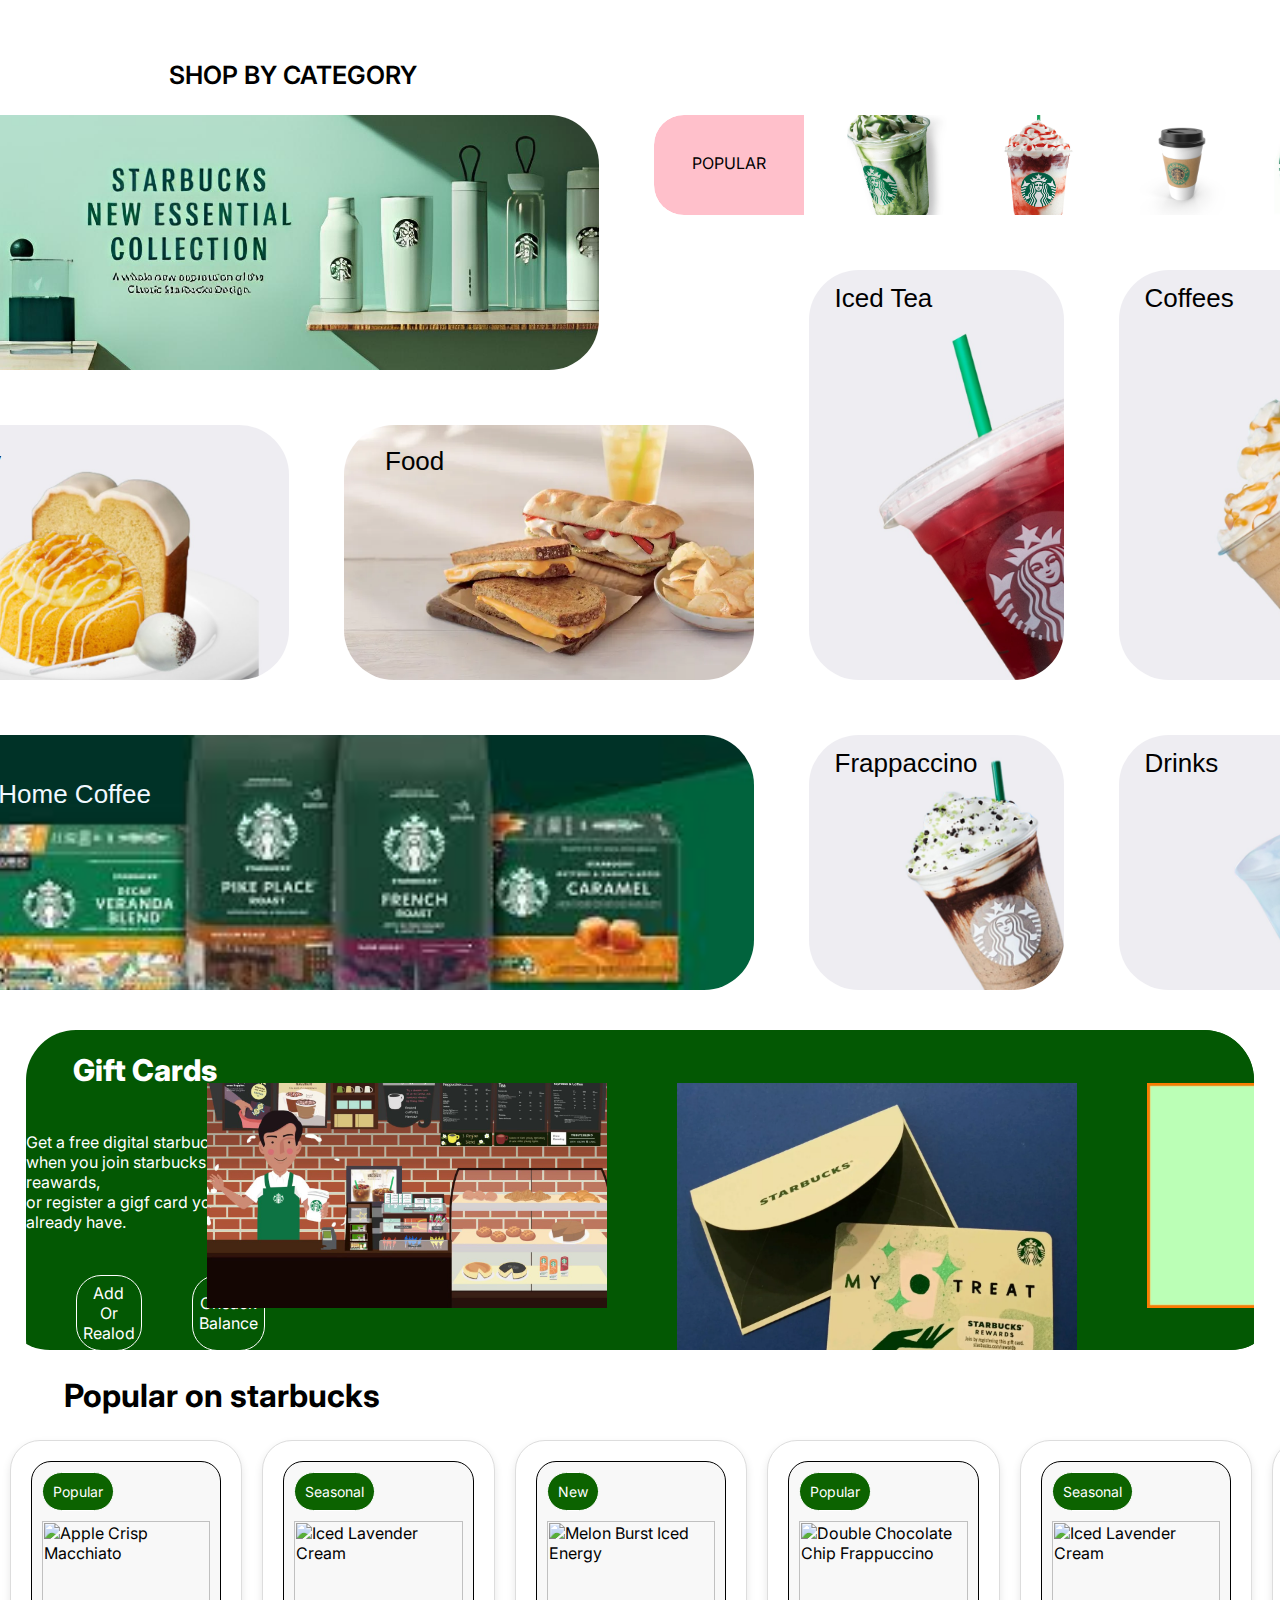
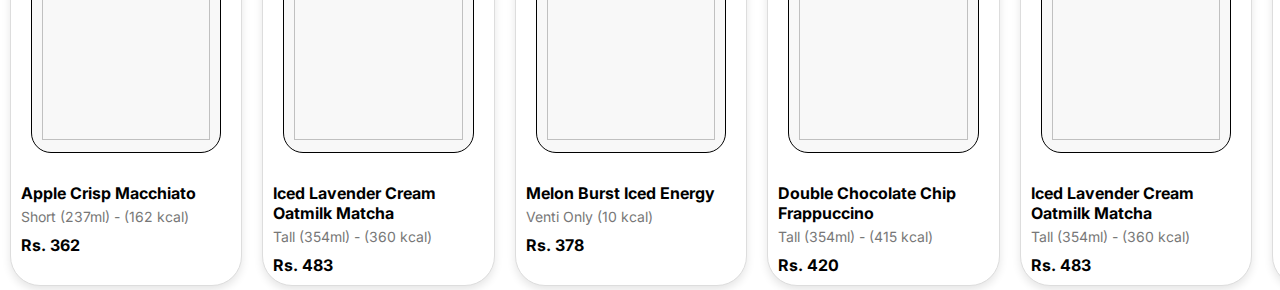
==== index.html @ c0a16536 "added project" ====
<html lang="en">
  <head>
    <meta charset="UTF-8" />
    <meta name="viewport" content="width=device-width, initial-scale=1.0" />
    <title>Document</title>
    <link rel="stylesheet" href="style.css" />
    <link
      href="https://fonts.googleapis.com/css2?family=Inter:wght@100;200;300;400;500;600;700;800;900&display=swap"
      rel="stylesheet"
    />
  </head>
  <body>
    <div class="pera"><p>Shop by category</p></div>
    <div class="change">
      <div class="container">
        <div class="item1">
          <!-- <img src="WhatsApp Image 2024-06-28 at 9.48.37 AM.jpeg" alt="" /> -->
        </div>
        <div class="item2">
          <div class="image alfa1"><p>popular</p></div>
          <div class="image alfa2"></div>
          <div class="image alfa3"></div>
          <div class="image alfa4"></div>
          <div class="image alfa5"></div>
        </div>
        <div class="item3">
          <div>
            <p>bakery</p>
          </div>
        </div>
        <div class="item4">
          <div><p>food</p></div>
        </div>
        <div class="item5">
          <div><p>iced tea</p></div>
        </div>
        <div class="item6">
          <div><p>coffees</p></div>
        </div>
        <div class="item7">
          <div><p>at home coffee</p></div>
        </div>
        <div class="item8">
          <div><p>frappaccino</p></div>
        </div>
        <div class="item9">
          <div><p>drinks</p></div>
        </div>
      </div>
    </div>
    <div id="page3">
      <div id="maincontainer">
        <div class="top">
          <div class="greenbox">
            <div class="giftcard">
              <h3>Gift Cards</h3>
              <p>
                Get a free digital starbucks card <br />
                when you join starbucks reawards,<br />
                or register a gigf card you already have.
              </p>
              <div class="btn">
                <button>add or realod</button> <button>cheack balance</button>
              </div>
            </div>
            <div class="sec2">
              <div class="square"></div>
              <div class="containe">
                <div class="section up">
                  <img src="maxresdefault.jpg" alt="Image 1" />
                  <img
                    src="open-starbucks-anyone-2000-original-imagdc2cu5sygyzj.webp"
                    alt="Image 2"
                  />
                  <img
                    src="WhatsApp Image 2024-06-28 at 9.50.59 AM.jpeg"
                    alt="Image 3"
                  />
                </div>
                <div class="section down">
                  <img src="s-l1200 (1).webp" alt="Image 4" />
                  <img src="s-l1200.webp" alt="Image 5" />
                  <img src="SCardGreece-Image.png" alt="Image 6" />
                </div>
                <div class="section up">
                  <img
                    src="Starbucks-Company-Profile-Case-Study-Success-Story-Startuptalky.jpg"
                    alt="Image 7"
                  />
                  <img
                    src="WhatsApp Image 2024-06-28 at 9.51.25 AM.jpeg"
                    alt="Image 8"
                  />
                  <img src="1_7DZSM5DTa4Eo4Bdg-l0dXw.png" alt="Image 9" />
                </div>
              </div>
            </div>
          </div>
        </div>
        <div class="middle">
          <div><h1>Popular on starbucks</h1></div>
        </div>
        <div class="cards">
          <div class="card">
            <div class="part-1">
              <div class="top-section">
                <button>Popular <i class="ri-trophy-fill"></i></button>
                <i class="ri-heart-line"></i>
              </div>
              <img src="1-removebg-preview.png" alt="Apple Crisp Macchiato" />
            </div>
            <div class="card-content">
              <h3>Apple Crisp Macchiato</h3>
              <p>Short (237ml) - (162 kcal)</p>
              <div class="price">
                Rs. 362
                <i class="ri-add-box-fill"></i>
              </div>
            </div>
          </div>
          <div class="card">
            <div class="part-1">
              <div class="top-section">
                <button>Seasonal <i class="ri-fire-fill"></i></button>
                <i class="ri-heart-line"></i>
              </div>
              <img src="2-removebg-preview.png" alt="Iced Lavender Cream" />
            </div>
            <div class="card-content">
              <h3>Iced Lavender Cream Oatmilk Matcha</h3>
              <p>Tall (354ml) - (360 kcal)</p>
              <div class="price">
                Rs. 483
                <i class="ri-add-box-fill"></i>
              </div>
            </div>
          </div>
          <div class="card">
            <div class="part-1">
              <div class="top-section">
                <button>New <i class="ri-star-fill"></i></button>
                <i class="ri-heart-line"></i>
              </div>
              <img src="3-removebg-preview.png" alt="Melon Burst Iced Energy" />
            </div>
            <div class="card-content">
              <h3>Melon Burst Iced Energy</h3>
              <p>Venti Only (10 kcal)</p>
              <div class="price">
                Rs. 378
                <i class="ri-add-box-fill"></i>
              </div>
            </div>
          </div>
          <div class="card">
            <div class="part-1">
              <div class="top-section">
                <button>Popular <i class="ri-trophy-fill"></i></button>
                <i class="ri-heart-line"></i>
              </div>
              <img
                src="1-removebg-preview.png"
                alt="Double Chocolate Chip Frappuccino"
              />
            </div>
            <div class="card-content">
              <h3>Double Chocolate Chip Frappuccino</h3>
              <p>Tall (354ml) - (415 kcal)</p>
              <div class="price">
                Rs. 420
                <i class="ri-add-box-fill"></i>
              </div>
            </div>
          </div>
          <div class="card">
            <div class="part-1">
              <div class="top-section">
                <button>Seasonal <i class="ri-fire-fill"></i></button>
                <i class="ri-heart-line"></i>
              </div>
              <img src="2-removebg-preview.png" alt="Iced Lavender Cream" />
            </div>
            <div class="card-content">
              <h3>Iced Lavender Cream Oatmilk Matcha</h3>
              <p>Tall (354ml) - (360 kcal)</p>
              <div class="price">
                Rs. 483
                <i class="ri-add-box-fill"></i>
              </div>
            </div>
          </div>
          <div class="card">
            <div class="part-1">
              <div class="top-section">
                <button>Seasonal <i class="ri-fire-fill"></i></button>
                <i class="ri-heart-line"></i>
              </div>
              <img src="3-removebg-preview.png" alt="Iced Lavender Cream" />
            </div>
            <div class="card-content">
              <h3>Iced Lavender Cream Oatmilk Matcha</h3>
              <p>Tall (354ml) - (360 kcal)</p>
              <div class="price">
                Rs. 483
                <i class="ri-add-box-fill"></i>
              </div>
            </div>
          </div>
          <div class="card">
            <div class="part-1">
              <div class="top-section">
                <button>Seasonal <i class="ri-fire-fill"></i></button>
                <i class="ri-heart-line"></i>
              </div>
              <img src="1-removebg-preview.png" alt="Iced Lavender Cream" />
            </div>
            <div class="card-content">
              <h3>Iced Lavender Cream Oatmilk Matcha</h3>
              <p>Tall (354ml) - (360 kcal)</p>
              <div class="price">
                Rs. 483
                <i class="ri-add-box-fill"></i>
              </div>
            </div>
          </div>
        </div>
      </div>
    </div>
  </body>
</html>
---- style.css ----
* {
  margin: 0;
  padding: 0;
  font-family: "Inter", sans-serif;
}
body {
  width: 100%;
  height: 100%;
}
.pera {
  font-size: 25px;
  margin-left: 13.2%;
  margin-top: 60px;
  text-transform: uppercase;
  font-family: sans-serif;
  font-weight: 600;
}
.change {
  display: flex;
  justify-content: center;
  align-items: center;
  width: 100%;
  height: 100%;
}

.container {
  display: grid;
  grid-template-rows: 100px 100px 100px 100px 100px 100px 100px 100px;
  grid-template-columns: 100px 100px 100px 100px 100px 100px 100px 100px 100px 100px 100px;
  gap: 55px;
  position: absolute;
  margin-top: 2%;
  overflow: hidden;
  margin-left: 10%;
}

.item1 {
  grid-row: 2/ 4;
  grid-column: 1 /6;

  background-image: url("WhatsApp\ Image\ 2024-06-28\ at\ 9.48.37\ AM.jpeg");
  background-repeat: no-repeat;
  background-size: cover;
  background-position: center;
  border-radius: 50px;
  transition: transform 0.3s ease 0s;
}
.item1:hover {
  transform: scale(1.5);
}

.item2 {
  grid-area: 2/6/3/11;
  overflow: hidden;
  border-radius: 30px;
  display: flex;
  justify-content: space-between;
}

.alfa1 {
  height: 100px;
  overflow: hidden;
  width: 150px;
  height: 100px;
  background-color: pink;
  /* // 30 0 0 30// */
  border-radius: 30px 0px 0px 30px;
  text-transform: uppercase;
}

.alfa1 p {
  display: flex;
  align-items: center;
  justify-content: center;
  margin-top: 25%;
}

.alfa2 {
  background-image: url(Starbucks-Coffee-PNG-Transparent.png);

  height: 100px;
  overflow: hidden;
  width: 100px;
  background-repeat: no-repeat;
  background-size: cover;
  background-position: center;
  background-color: white;
  animation-name: moveup;
  animation-duration: 3s;
  animation-timing-function: ease-in;
  animation-delay: 0s;
  animation-iteration-count: infinite;
  animation-duration: normal;
}
@keyframes moveup {
  0% {
    transform: translateY(-100px);
  }
  50% {
    transform: translateY(0px);
  }
  100% {
    transform: translateY(100px);
  }
}

.alfa3 {
  background-image: url(square-1470943709-starbucks-strawberryjelly.jpg);

  height: 100px;
  overflow: hidden;
  width: 100px;
  background-repeat: no-repeat;
  background-size: cover;
  background-position: center;
  animation-name: movedown;
  animation-duration: 3s;
  animation-timing-function: ease-in;
  animation-delay: 0s;
  animation-iteration-count: infinite;
  animation-duration: normal;
}
@keyframes movedown {
  0% {
    transform: translateY(100px);
  }
  /* 50% {
    transform: translateY(0px);
  } */
  100% {
    transform: translateY(-100px);
  }
}

.alfa4 {
  background-image: url(starbucks-coffee-cup-paper-YaKzvY4-600.jpg);

  height: 100px;
  overflow: hidden;
  width: 100px;
  background-repeat: no-repeat;
  background-size: cover;
  background-position: center;
  animation-name: moveup;
  animation-duration: 3s;
  animation-timing-function: ease;
  animation-delay: 0s;
  animation-iteration-count: infinite;
  animation-duration: normal;
}
.alfa5 {
  background-image: url(starbucks-logo1.jpg);

  height: 100px;
  overflow: hidden;
  width: 100px;
  background-repeat: no-repeat;
  background-size: cover;
  background-position: center;
  animation-name: movedown;
  animation-duration: 3s;
  animation-timing-function: ease-in;
  animation-delay: 0s;
  animation-iteration-count: infinite;
  animation-duration: normal;
}
.item3 {
  grid-area: 4/4/6/1;

  background-image: url(WhatsApp\ Image\ 2024-06-28\ at\ 9.45.56\ AM.jpeg);
  background-repeat: no-repeat;
  background-size: cover;
  background-position: center;
  border-radius: 50px;
  transition: transform 0.3s ease 0s;
}
.item3:hover {
  transform: scale(1.1);
}
.item3 p {
  font-size: 26px;
  text-transform: capitalize;
  font-weight: 400;
  margin-left: 10%;
  margin-top: 5%;
  font-family: sans-serif;
}

.item4 {
  grid-area: 4/4/6/7;

  background-image: url(Old-Fashioned_Grilled_Cheese_and_Turkey_Pesto_Panini-1200x800.webp);
  background-repeat: no-repeat;
  background-size: cover;
  background-position: right;
  border-radius: 50px;
  background-color: pink;

  transition: transform 0.3s ease 0s;
}
.item4:hover {
  transform: scale(1.1);
}
.item4 p {
  font-size: 26px;
  text-transform: capitalize;
  font-weight: 400;
  margin-left: 10%;
  margin-top: 5%;
  font-family: sans-serif;
}

.item5 {
  grid-area: 3/7/6/9;
  transition: transform 0.3s ease 0s;
  background-image: url(WhatsApp\ Image\ 2024-06-28\ at\ 9.45.55\ AM.jpeg);
  background-repeat: no-repeat;
  background-size: cover;
  background-position: center;
  border-radius: 50px;
}
.item5:hover {
  transform: scale(1.1);
}
.item5 p {
  font-size: 26px;
  text-transform: capitalize;
  font-weight: 400;
  margin-left: 10%;
  margin-top: 5%;
  font-family: sans-serif;
}

.item6 {
  grid-area: 3/9 /6/11;
  transition: transform 0.3s ease 0s;
  background-image: url(WhatsApp\ Imag.jpeg);
  background-repeat: no-repeat;
  background-size: cover;
  background-position: center;
  border-radius: 50px;
}

.item6:hover {
  transform: scale(1.1);
}
.item6 p {
  font-size: 26px;
  text-transform: capitalize;
  font-weight: 400;
  margin-left: 10%;
  margin-top: 5%;
  font-family: sans-serif;
}

.item7 {
  grid-area: 6 /1/8/7;
  transition: transform 0.3s ease 0s;
  background-image: url(WhatsApp\ Image\ 2024-06-28\ at\ 9.49.51\ AM.jpeg);
  background-repeat: no-repeat;
  background-size: cover;
  background-position: center;
  border-radius: 50px;
}

.item7:hover {
  transform: scale(1.1);
}
.item7 p {
  font-size: 26px;
  text-transform: capitalize;
  font-weight: 400;
  margin-top: 5%;
  margin-left: 10%;
  font-family: sans-serif;
  color: aliceblue;
}
.item8 {
  grid-area: 8/7/6/9;
  transition: transform 0.3s ease 0s;
  background-image: url(WhatsApp\ Image\ 2024-06-28\ .jpeg);
  background-repeat: no-repeat;
  background-size: cover;
  background-position: center;
  border-radius: 50px;
}

.item8:hover {
  transform: scale(1.1);
}
.item8 p {
  font-size: 26px;
  text-transform: capitalize;
  font-weight: 400;
  margin-left: 10%;
  margin-top: 5%;
  font-family: sans-serif;
}

.item9 {
  grid-area: 8 /11/6/9;
  transition: transform 0.3s ease 0s;
  background-image: url(Wha.jpeg);
  background-repeat: no-repeat;
  background-size: cover;
  background-position: center;
  border-radius: 50px;
}
.item9:hover {
  transform: scale(1.1);
}
.item9 p {
  font-size: 26px;
  text-transform: capitalize;
  font-weight: 400;
  margin-left: 10%;
  margin-top: 5%;
  font-family: sans-serif;
}
#page3 {
  height: 100%;
  width: 100%;
}
.top {
  height: 40%;
  width: 100%;
  border-radius: 50px;
  overflow: hidden;
}
.greenbox {
  display: flex;
  margin-top: 40px;
  overflow: hidden;
  border-radius: 50px;
  margin-left: 2%;
  margin-right: 2%;
  background-color: #035803;
}
.btn {
  display: flex;
}

.btn button {
  background-color: transparent; /* Transparent background */
  border: 1px solid white; /* 1px white border */
  /* color: white; /* White text */
  padding: 7px 6px; /* Padding for button */
  cursor: pointer; /* Pointer cursor on hover */
  font-size: 16px; /* Font size for text */
  transition: background-color 0.3s, color 0.3s;
  border-radius: 25px;
  color: #fff;
  justify-content: space-between;
  margin-left: 50px;
  text-transform: capitalize;
  margin-bottom: 4%;
}
.giftcard {
  height: 39.2vh;
  width: 50%;
  display: flex;
  flex-direction: column;
  align-items: center;
  justify-content: space-around;
}
.giftcard h3 {
  color: #fff;
  width: -50%;
  font-weight: 800;
  font-size: 30px;
}
.giftcard p {
  color: #fff;
}

.cards {
  display: flex;
}
.card {
  flex: 0 0 18vw;
  margin: 0 10px;
  background-color: white;
  border: 1px solid #ddd;
  border-radius: 30px;
  box-shadow: 0 4px 8px rgba(0, 0, 0, 0.1);
  overflow: hidden;
  animation-name: moveleft;
  animation-duration: 2s;
  animation-timing-function: ease;
  animation-delay: 0s;
  animation-iteration-count: infinite;
}
.part-1 {
  position: relative;
  padding: 10px;
  height: 30vh;
  background-color: rgb(248, 248, 248);
  border: 1px solid black;
  margin: 20px 20px;
  border-radius: 20px;
}
.sec2 {
  display: flex;
  justify-content: center;
  align-items: center;
  height: 40vh;
  width: 100%;
  margin: 0;
  background-color: #035803;
}
#square {
  width: 500px;
  height: 1000px;
  background: #90ee90;
}

.containe {
  display: flex;
  height: min-content;
  width: min-content;
}
.circle {
  position: absolute;
  width: 20px;
  height: 20px;
  background-color: black;
  border-radius: 50%;
  transition: width 0.2s ease, height 0.2s ease;
  pointer-events: none;
  opacity: 0.7;
}

.section {
  display: flex;
  flex-direction: column;
  margin: 0 10px;

  overflow: hidden;
  height: 300px; /* Adjust as needed */
  width: 450px; /* Adjust as needed */
  position: relative;
  justify-content: space-between;
}

.section img {
  width: 400px;
  height: 400px; /* Adjust as needed */
  object-fit: cover;
  padding: 5%;
}

@keyframes scroll-up {
  0% {
    transform: translateY(100%);
  }
  100% {
    transform: translateY(-100%);
  }
}

@keyframes scroll-down {
  0% {
    transform: translateY(-100%);
  }
  100% {
    transform: translateY(100%);
  }
}

.section.up img {
  animation: scroll-up 6s linear infinite;
}

.section.down img {
  animation: scroll-down 6s linear infinite;
}

.section img:nth-child(1) {
  animation-delay: 0s;
}
.section img:nth-child(2) {
  animation-delay: 3s;
}
.section img:nth-child(3) {
  animation-delay: 6s;
}

.middle {
  height: fit-content;
  margin-top: 2%;
  margin-left: 5%;
  margin-bottom: 2%;
}
/* .middle p {
} */

.part-1 img {
  width: 100%;
  height: 90%;
}
.top-section {
  display: flex;
  justify-content: space-between;
  align-items: center;
  margin-bottom: 10px;
}
.maincontainer {
  background-color: #035803;
}
.top-section button {
  background-color: rgb(12, 99, 0);
  color: rgb(255, 255, 255);
  font-size: 14px;
  display: flex;
  align-items: center;
  border-radius: 20px;
  border: 1px solid white;
  padding: 10px 10px;
}
.top-section i {
  font-size: 20px;
  color: #f00;
}
.card-content {
  padding: 10px;
}
.card-content h3 {
  font-size: 16px;
  margin-bottom: 5px;
}
.card-content p {
  font-size: 14px;
  color: #777;
  margin-bottom: 10px;
}
.price {
  display: flex;
  justify-content: space-between;
  align-items: center;
  font-size: 16px;
  font-weight: bold;
}
.price i {
  font-size: 24px;
  color: #000;
}
.navigation {
  display: flex;
  justify-content: space-between;
  position: absolute;
  top: 50%;
  width: 100%;
  transform: translateY(-50%);
}
.nav-btn {
  background-color: #fff;
  border: none;
  padding: 10px;
  cursor: pointer;
}
.nav-btn i {
  font-size: 24px;
}
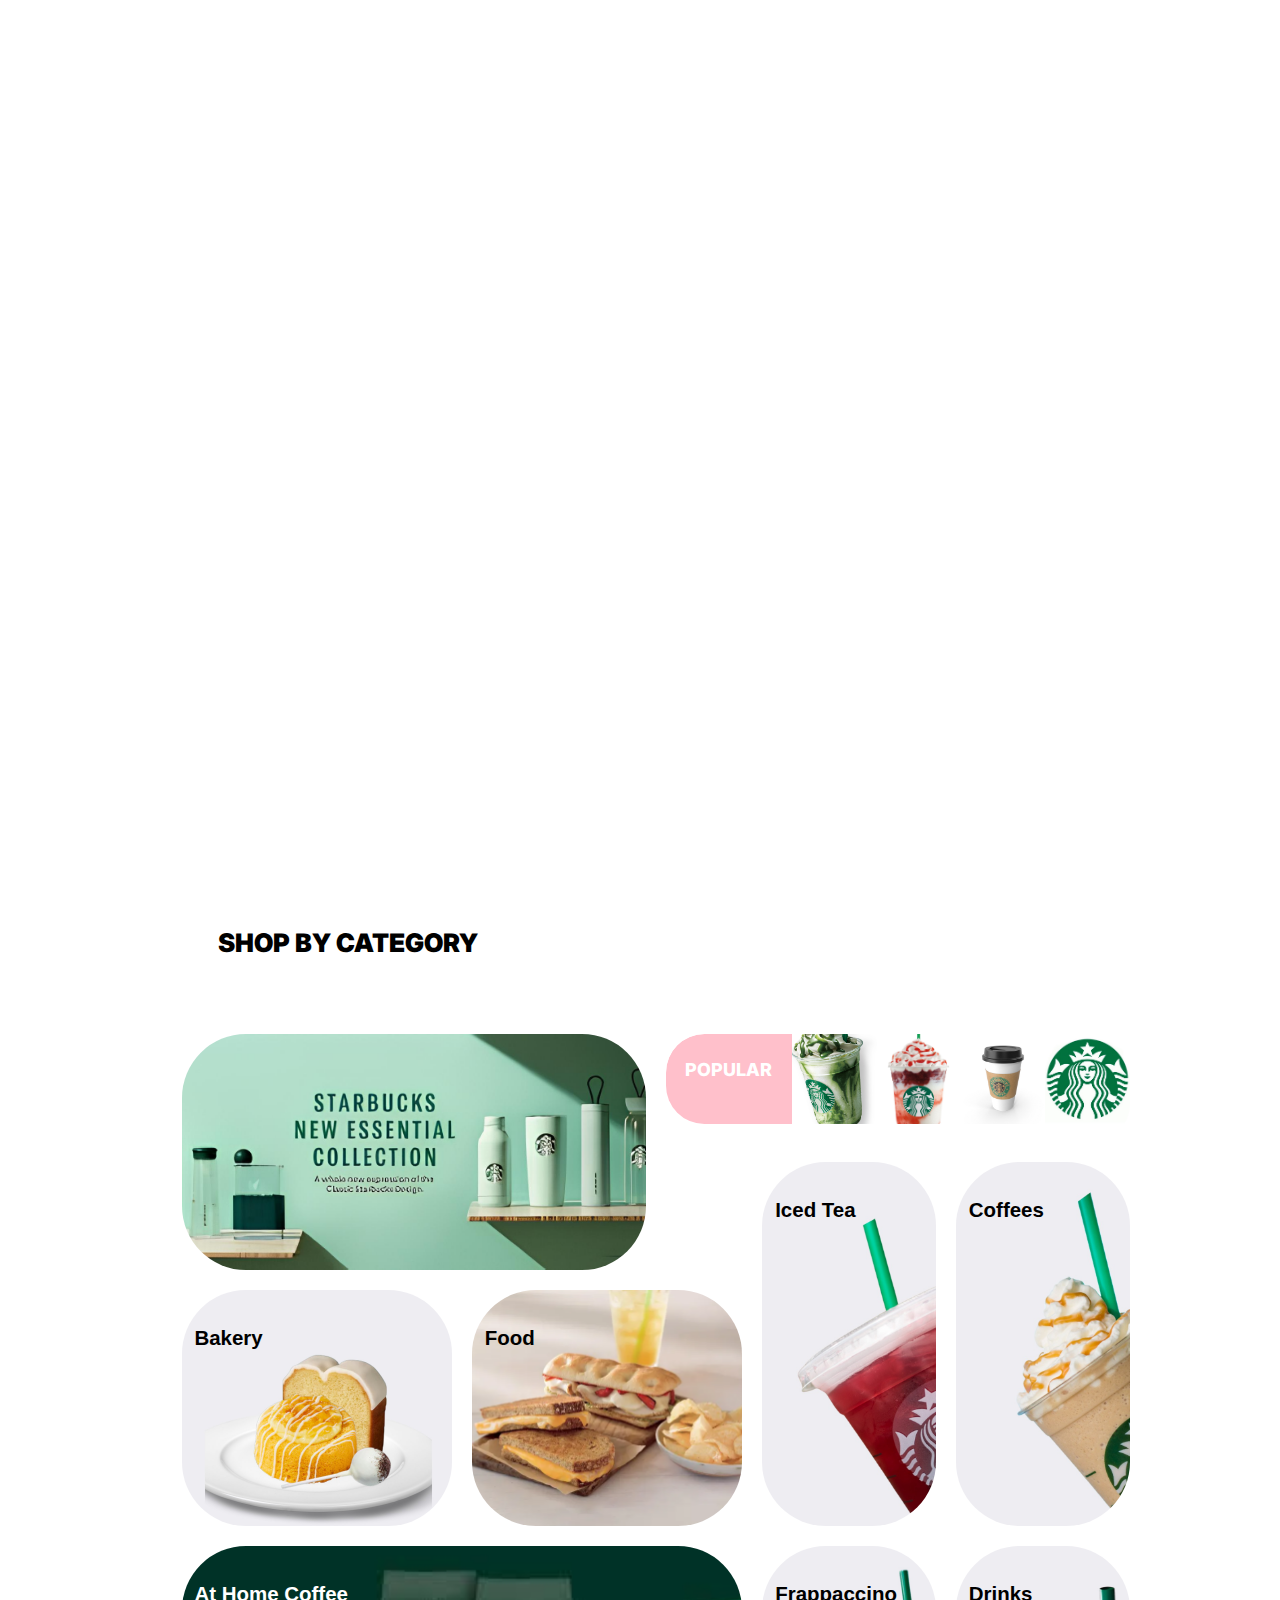
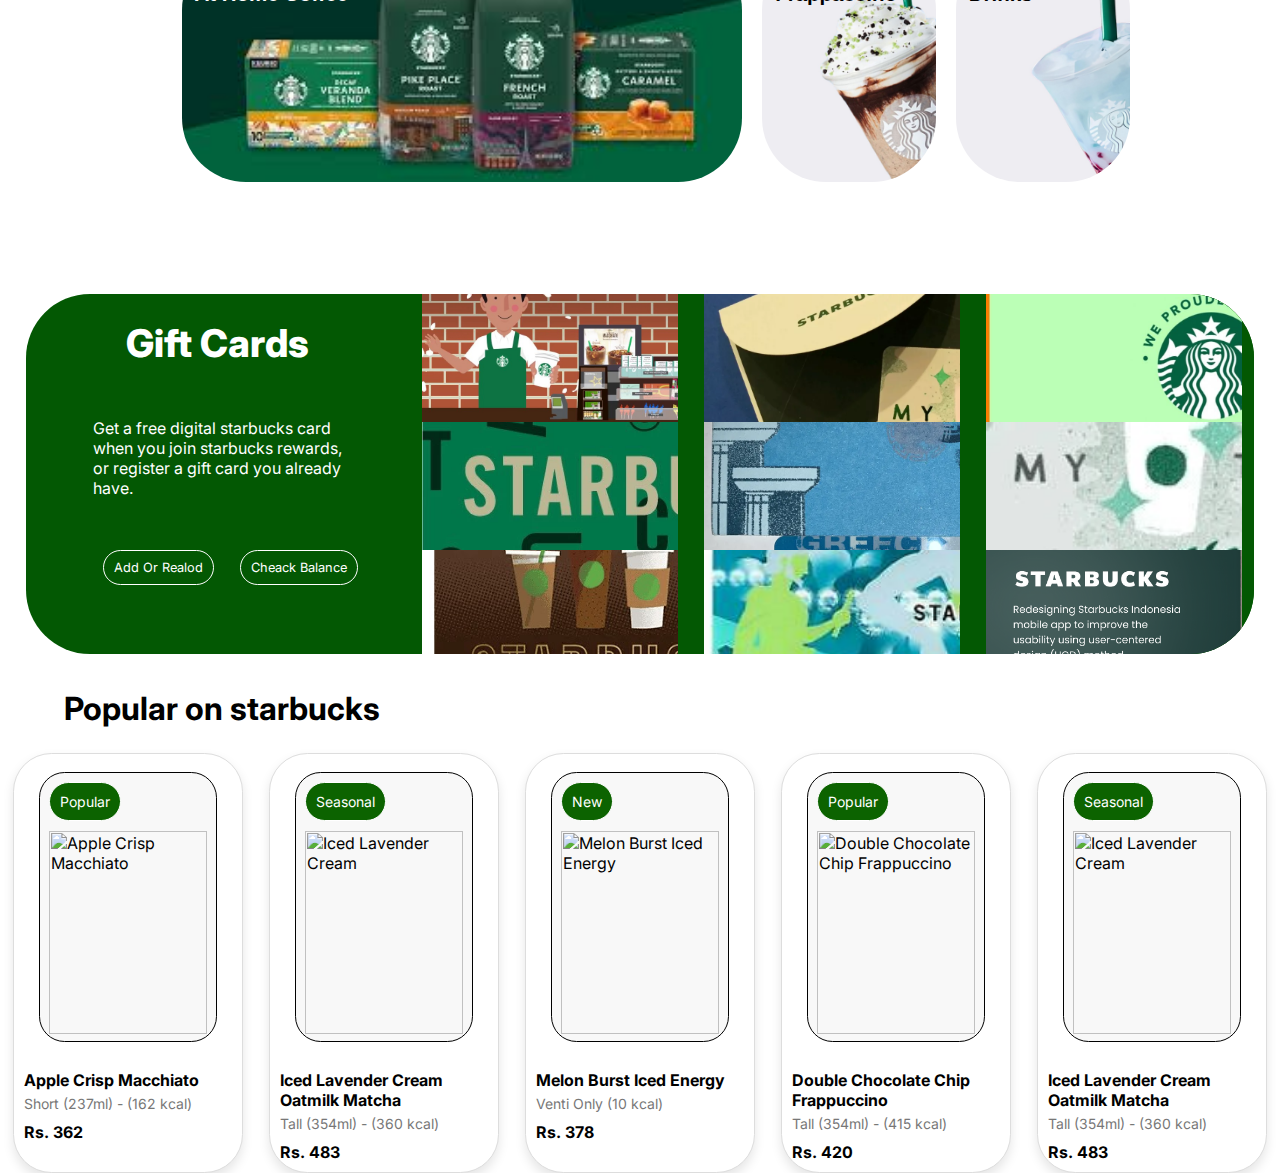
==== commit 30c6159f: "added feature" ====
--- a/index.html
+++ b/index.html
@@ -3,6 +3,8 @@
     <meta charset="UTF-8" />
     <meta name="viewport" content="width=device-width, initial-scale=1.0" />
     <title>Document</title>
+    <meta name="viewport" content="width=device-width, initial-scale=1.0" />
+
     <link rel="stylesheet" href="style.css" />
     <link
       href="https://fonts.googleapis.com/css2?family=Inter:wght@100;200;300;400;500;600;700;800;900&display=swap"
@@ -10,6 +12,7 @@
     />
   </head>
   <body>
+    <div class="page"></div>
     <div class="pera"><p>Shop by category</p></div>
     <div class="change">
       <div class="container">
@@ -31,6 +34,9 @@
         <div class="item4">
           <div><p>food</p></div>
         </div>
+        <!-- <div class="gif-container">
+          <img src="example.gif" alt="Animated GIF" />
+        </div> -->
         <div class="item5">
           <div><p>iced tea</p></div>
         </div>
@@ -56,8 +62,9 @@
               <h3>Gift Cards</h3>
               <p>
                 Get a free digital starbucks card <br />
-                when you join starbucks reawards,<br />
-                or register a gigf card you already have.
+                when you join starbucks rewards,<br />
+                or register a gift card you already <br />
+                have.
               </p>
               <div class="btn">
                 <button>add or realod</button> <button>cheack balance</button>
--- a/style.css
+++ b/style.css
@@ -2,340 +2,340 @@
   margin: 0;
   padding: 0;
   font-family: "Inter", sans-serif;
-}
+  box-sizing: border-box;
+}
+.page {
+  width: 100vw;
+  height: 100vh;
+}
+
 body {
-  width: 100%;
-  height: 100%;
-}
+  width: 100vw;
+  height: 100vh;
+}
+
 .pera {
-  font-size: 25px;
-  margin-left: 13.2%;
-  margin-top: 60px;
+  font-size: 2vw; /* Adjust font size relative to viewport width */
+  margin-left: 17vw; /* Adjust margin left relative to viewport width */
+  margin-top: 3vh; /* Adjust margin top relative to viewport height */
   text-transform: uppercase;
   font-family: sans-serif;
-  font-weight: 600;
-}
+  font-weight: 900;
+}
+
 .change {
   display: flex;
   justify-content: center;
   align-items: center;
-  width: 100%;
-  height: 100%;
+  width: 100vw;
+  height: 100vh;
 }
 
 .container {
   display: grid;
-  grid-template-rows: 100px 100px 100px 100px 100px 100px 100px 100px;
-  grid-template-columns: 100px 100px 100px 100px 100px 100px 100px 100px 100px 100px 100px;
-  gap: 55px;
+  grid-template-rows: 12vh 12vh 12vh 12vh 12vh 12vh 12vh 12vh; /* 8% viewport height for each row */
+  grid-template-columns: 6vw 6vw 6vw 6vw 6vw 6vw 6vw 6vw 6vw 6vw 6vw; /* 8% viewport width for each column */
+  gap: 20px; /* Adjust gap size as needed */
   position: absolute;
-  margin-top: 2%;
+
   overflow: hidden;
   margin-left: 10%;
 }
 
 .item1 {
-  grid-row: 2/ 4;
-  grid-column: 1 /6;
-
+  grid-row: 2 / 4;
+  grid-column: 1 / 6;
   background-image: url("WhatsApp\ Image\ 2024-06-28\ at\ 9.48.37\ AM.jpeg");
   background-repeat: no-repeat;
   background-size: cover;
   background-position: center;
-  border-radius: 50px;
-  transition: transform 0.3s ease 0s;
-}
+  border-radius: 5vw; /* Adjusted border radius relative to viewport width */
+  transition: transform 0.3s ease 0s;
+}
+
 .item1:hover {
-  transform: scale(1.5);
+  transform: scale(1.1);
 }
 
 .item2 {
-  grid-area: 2/6/3/11;
-  overflow: hidden;
-  border-radius: 30px;
+  grid-area: 2 / 6 / 3 / 11;
+  overflow: hidden;
+  border-radius: 3vw; /* Adjusted border radius relative to viewport width */
   display: flex;
   justify-content: space-between;
 }
 
 .alfa1 {
-  height: 100px;
-  overflow: hidden;
-  width: 150px;
-  height: 100px;
+  width: 15vw; /* Adjusted width relative to viewport width */
+  height: 10vh; /* Adjusted height relative to viewport height */
+  overflow: hidden;
   background-color: pink;
-  /* // 30 0 0 30// */
-  border-radius: 30px 0px 0px 30px;
+  border-radius: 3vw 0 0 3vw; /* Adjusted border radius relative to viewport width */
   text-transform: uppercase;
+  position: relative;
 }
 
 .alfa1 p {
   display: flex;
   align-items: center;
   justify-content: center;
-  margin-top: 25%;
+  margin-top: 20%;
+  font-size: 2vh;
+  color: #fff;
+  font-weight: 800;
 }
 
 .alfa2 {
+  width: 10vw; /* Adjusted width relative to viewport width */
+  height: 10vh; /* Adjusted height relative to viewport height */
   background-image: url(Starbucks-Coffee-PNG-Transparent.png);
-
-  height: 100px;
-  overflow: hidden;
-  width: 100px;
   background-repeat: no-repeat;
   background-size: cover;
   background-position: center;
   background-color: white;
-  animation-name: moveup;
-  animation-duration: 3s;
-  animation-timing-function: ease-in;
-  animation-delay: 0s;
-  animation-iteration-count: infinite;
-  animation-duration: normal;
-}
+  animation: moveup 3s ease-in infinite normal;
+}
+
 @keyframes moveup {
   0% {
-    transform: translateY(-100px);
+    transform: translateY(-10vh);
   }
   50% {
-    transform: translateY(0px);
+    transform: translateY(0);
   }
   100% {
-    transform: translateY(100px);
+    transform: translateY(10vh);
   }
 }
 
 .alfa3 {
+  width: 10vw; /* Adjusted width relative to viewport width */
+  height: 10vh; /* Adjusted height relative to viewport height */
   background-image: url(square-1470943709-starbucks-strawberryjelly.jpg);
-
-  height: 100px;
-  overflow: hidden;
-  width: 100px;
-  background-repeat: no-repeat;
-  background-size: cover;
-  background-position: center;
-  animation-name: movedown;
-  animation-duration: 3s;
-  animation-timing-function: ease-in;
-  animation-delay: 0s;
-  animation-iteration-count: infinite;
-  animation-duration: normal;
-}
+  background-repeat: no-repeat;
+  background-size: cover;
+  background-position: center;
+  animation: movedown 3s ease-in infinite normal;
+}
+
 @keyframes movedown {
   0% {
-    transform: translateY(100px);
-  }
-  /* 50% {
-    transform: translateY(0px);
-  } */
+    transform: translateY(10vh);
+  }
   100% {
-    transform: translateY(-100px);
+    transform: translateY(-10vh);
   }
 }
 
 .alfa4 {
+  width: 10vw; /* Adjusted width relative to viewport width */
+  height: 10vh; /* Adjusted height relative to viewport height */
   background-image: url(starbucks-coffee-cup-paper-YaKzvY4-600.jpg);
-
-  height: 100px;
-  overflow: hidden;
-  width: 100px;
-  background-repeat: no-repeat;
-  background-size: cover;
-  background-position: center;
-  animation-name: moveup;
-  animation-duration: 3s;
-  animation-timing-function: ease;
-  animation-delay: 0s;
-  animation-iteration-count: infinite;
-  animation-duration: normal;
-}
+  background-repeat: no-repeat;
+  background-size: cover;
+  background-position: center;
+  animation: moveup 3s ease infinite normal;
+}
+
 .alfa5 {
+  width: 10vw; /* Adjusted width relative to viewport width */
+  height: 10vh; /* Adjusted height relative to viewport height */
   background-image: url(starbucks-logo1.jpg);
-
-  height: 100px;
-  overflow: hidden;
-  width: 100px;
-  background-repeat: no-repeat;
-  background-size: cover;
-  background-position: center;
-  animation-name: movedown;
-  animation-duration: 3s;
-  animation-timing-function: ease-in;
-  animation-delay: 0s;
-  animation-iteration-count: infinite;
-  animation-duration: normal;
-}
+  background-repeat: no-repeat;
+  background-size: cover;
+  background-position: center;
+  animation: movedown 3s ease-in infinite normal;
+}
+
 .item3 {
-  grid-area: 4/4/6/1;
-
-  background-image: url(WhatsApp\ Image\ 2024-06-28\ at\ 9.45.56\ AM.jpeg);
-  background-repeat: no-repeat;
-  background-size: cover;
-  background-position: center;
-  border-radius: 50px;
-  transition: transform 0.3s ease 0s;
-}
+  grid-area: 4 / 4 / 6 / 1;
+  background-image: url("WhatsApp\ Image\ 2024-06-28\ at\ 9.45.56\ AM.jpeg");
+  background-repeat: no-repeat;
+  background-size: cover;
+  background-position: center;
+  border-radius: 5vw; /* Adjusted border radius relative to viewport width */
+  transition: transform 0.3s ease 0s;
+}
+
 .item3:hover {
   transform: scale(1.1);
 }
+
 .item3 p {
-  font-size: 26px;
-  text-transform: capitalize;
-  font-weight: 400;
-  margin-left: 10%;
-  margin-top: 5%;
-  font-family: sans-serif;
+  font-size: 1.6vw; /* Adjusted font size relative to viewport width */
+  text-transform: capitalize;
+  font-weight: 800;
+  margin-left: 1vw; /* Adjusted margin relative to viewport width */
+  margin-top: 4vh; /* Adjusted margin relative to viewport height */
+
+  font-family: Arial, Helvetica, sans-serif;
 }
 
 .item4 {
-  grid-area: 4/4/6/7;
-
+  grid-area: 4 / 4 / 6 / 7;
   background-image: url(Old-Fashioned_Grilled_Cheese_and_Turkey_Pesto_Panini-1200x800.webp);
   background-repeat: no-repeat;
   background-size: cover;
   background-position: right;
-  border-radius: 50px;
+  border-radius: 5vw; /* Adjusted border radius relative to viewport width */
   background-color: pink;
-
-  transition: transform 0.3s ease 0s;
-}
+  transition: transform 0.3s ease 0s;
+}
+
 .item4:hover {
   transform: scale(1.1);
 }
+
 .item4 p {
-  font-size: 26px;
-  text-transform: capitalize;
-  font-weight: 400;
-  margin-left: 10%;
-  margin-top: 5%;
-  font-family: sans-serif;
+  font-size: 1.6vw; /* Adjusted font size relative to viewport width */
+  text-transform: capitalize;
+  font-weight: 800;
+  margin-left: 1vw; /* Adjusted margin relative to viewport width */
+  margin-top: 4vh; /* Adjusted margin relative to viewport height */
+
+  font-family: Arial, Helvetica, sans-serif;
 }
 
 .item5 {
-  grid-area: 3/7/6/9;
-  transition: transform 0.3s ease 0s;
-  background-image: url(WhatsApp\ Image\ 2024-06-28\ at\ 9.45.55\ AM.jpeg);
-  background-repeat: no-repeat;
-  background-size: cover;
-  background-position: center;
-  border-radius: 50px;
-}
+  grid-area: 3 / 7 / 6 / 9;
+  transition: transform 0.3s ease 0s;
+  background-image: url("WhatsApp\ Image\ 2024-06-28\ at\ 9.45.55\ AM.jpeg");
+  background-repeat: no-repeat;
+  background-size: cover;
+  background-position: center;
+  border-radius: 5vw; /* Adjusted border radius relative to viewport width */
+}
+
 .item5:hover {
   transform: scale(1.1);
 }
+
 .item5 p {
-  font-size: 26px;
-  text-transform: capitalize;
-  font-weight: 400;
-  margin-left: 10%;
-  margin-top: 5%;
-  font-family: sans-serif;
+  font-size: 1.6vw;
+  text-transform: capitalize;
+  font-weight: 800;
+  margin-left: 1vw;
+  margin-top: 4vh;
+
+  font-family: Arial, Helvetica, sans-serif;
 }
 
 .item6 {
-  grid-area: 3/9 /6/11;
+  grid-area: 3 / 9 / 6 / 11;
   transition: transform 0.3s ease 0s;
   background-image: url(WhatsApp\ Imag.jpeg);
   background-repeat: no-repeat;
   background-size: cover;
   background-position: center;
-  border-radius: 50px;
+  border-radius: 5vw; /* Adjusted border radius relative to viewport width */
 }
 
 .item6:hover {
   transform: scale(1.1);
 }
+
 .item6 p {
-  font-size: 26px;
-  text-transform: capitalize;
-  font-weight: 400;
-  margin-left: 10%;
-  margin-top: 5%;
-  font-family: sans-serif;
+  font-size: 1.6vw; /* Adjusted font size relative to viewport width */
+  text-transform: capitalize;
+  font-weight: 800;
+  margin-left: 1vw; /* Adjusted margin relative to viewport width */
+  margin-top: 4vh; /* Adjusted margin relative to viewport height */
+
+  font-family: Arial, Helvetica, sans-serif;
 }
 
 .item7 {
-  grid-area: 6 /1/8/7;
-  transition: transform 0.3s ease 0s;
-  background-image: url(WhatsApp\ Image\ 2024-06-28\ at\ 9.49.51\ AM.jpeg);
-  background-repeat: no-repeat;
-  background-size: cover;
-  background-position: center;
-  border-radius: 50px;
+  grid-area: 6 / 1 / 8 / 7;
+  transition: transform 0.3s ease 0s;
+  background-image: url("WhatsApp\ Image\ 2024-06-28\ at\ 9.49.51\ AM.jpeg");
+  background-repeat: no-repeat;
+  background-size: cover;
+  background-position: center;
+  border-radius: 5vw; /* Adjusted border radius relative to viewport width */
 }
 
 .item7:hover {
   transform: scale(1.1);
 }
+
 .item7 p {
-  font-size: 26px;
-  text-transform: capitalize;
-  font-weight: 400;
-  margin-top: 5%;
-  margin-left: 10%;
-  font-family: sans-serif;
-  color: aliceblue;
-}
+  font-size: 1.6vw; /* Adjusted font size relative to viewport width */
+  text-transform: capitalize;
+  font-weight: 800;
+  margin-left: 1vw; /* Adjusted margin relative to viewport width */
+  margin-top: 4vh; /* Adjusted margin relative to viewport height */
+  color: #fff;
+  font-family: Arial, Helvetica, sans-serif;
+}
+
 .item8 {
-  grid-area: 8/7/6/9;
-  transition: transform 0.3s ease 0s;
-  background-image: url(WhatsApp\ Image\ 2024-06-28\ .jpeg);
-  background-repeat: no-repeat;
-  background-size: cover;
-  background-position: center;
-  border-radius: 50px;
+  grid-area: 8 / 7 / 6 / 9;
+  transition: transform 0.3s ease 0s;
+  background-image: url("WhatsApp\ Image\ 2024-06-28\ .jpeg");
+  background-repeat: no-repeat;
+  background-size: cover;
+  background-position: center;
+  border-radius: 5vw; /* Adjusted border radius relative to viewport width */
 }
 
 .item8:hover {
   transform: scale(1.1);
 }
+
 .item8 p {
-  font-size: 26px;
-  text-transform: capitalize;
-  font-weight: 400;
-  margin-left: 10%;
-  margin-top: 5%;
-  font-family: sans-serif;
+  font-size: 1.6vw; /* Adjusted font size relative to viewport width */
+  text-transform: capitalize;
+  font-weight: 800;
+  margin-left: 1vw; /* Adjusted margin relative to viewport width */
+  margin-top: 4vh; /* Adjusted margin relative to viewport height */
+
+  font-family: Arial, Helvetica, sans-serif;
 }
 
 .item9 {
-  grid-area: 8 /11/6/9;
+  grid-area: 8 / 11 / 6 / 9;
   transition: transform 0.3s ease 0s;
   background-image: url(Wha.jpeg);
   background-repeat: no-repeat;
   background-size: cover;
   background-position: center;
-  border-radius: 50px;
-}
+  border-radius: 5vw; /* Adjusted border radius relative to viewport width */
+}
+
 .item9:hover {
   transform: scale(1.1);
 }
+
 .item9 p {
-  font-size: 26px;
-  text-transform: capitalize;
-  font-weight: 400;
-  margin-left: 10%;
-  margin-top: 5%;
-  font-family: sans-serif;
+  font-size: 1.6vw; /* Adjusted font size relative to viewport width */
+  text-transform: capitalize;
+  font-weight: 800;
+  margin-left: 1vw; /* Adjusted margin relative to viewport width */
+  margin-top: 4vh; /* Adjusted margin relative to viewport height */
+  font-family: Arial, Helvetica, sans-serif;
 }
 #page3 {
-  height: 100%;
-  width: 100%;
-}
+  height: 100vh;
+  width: 100vw;
+}
+
 .top {
-  height: 40%;
-  width: 100%;
-  border-radius: 50px;
-  overflow: hidden;
-}
+  height: 45vh;
+  width: 100vw;
+  border-radius: 5vw; /* Adjusted border radius relative to viewport width */
+  overflow: hidden;
+}
+
 .greenbox {
   display: flex;
-  margin-top: 40px;
-  overflow: hidden;
-  border-radius: 50px;
-  margin-left: 2%;
-  margin-right: 2%;
+  margin-top: 4vh; /* Adjusted margin using vh */
+  overflow: hidden;
+  border-radius: 5vw; /* Adjusted border radius relative to viewport width */
+  margin-left: 2vw; /* Adjusted margin using vw */
+  margin-right: 2vw; /* Adjusted margin using vw */
   background-color: #035803;
 }
+
 .btn {
   display: flex;
 }
@@ -343,32 +343,33 @@
 .btn button {
   background-color: transparent; /* Transparent background */
   border: 1px solid white; /* 1px white border */
-  /* color: white; /* White text */
-  padding: 7px 6px; /* Padding for button */
+  padding: 1vh 0.8vw; /* Padding using vh and vw units */
   cursor: pointer; /* Pointer cursor on hover */
-  font-size: 16px; /* Font size for text */
+  font-size: 1vw; /* Font size using vw */
   transition: background-color 0.3s, color 0.3s;
-  border-radius: 25px;
+  border-radius: 2.5vw; /* Adjusted border radius using vw */
   color: #fff;
   justify-content: space-between;
-  margin-left: 50px;
-  text-transform: capitalize;
-  margin-bottom: 4%;
-}
+  margin-left: 2vw; /* Adjusted margin using vw */
+  text-transform: capitalize;
+  margin-bottom: 4vh; /* Adjusted margin using vh */
+}
+
 .giftcard {
   height: 39.2vh;
-  width: 50%;
+  width: 100vw;
   display: flex;
   flex-direction: column;
   align-items: center;
   justify-content: space-around;
 }
+
 .giftcard h3 {
   color: #fff;
-  width: -50%;
-  font-weight: 800;
-  font-size: 30px;
-}
+  font-weight: 800;
+  font-size: 3vw; /* Font size using vw */
+}
+
 .giftcard p {
   color: #fff;
 }
@@ -376,13 +377,14 @@
 .cards {
   display: flex;
 }
+
 .card {
   flex: 0 0 18vw;
-  margin: 0 10px;
+  margin: 0 1vw; /* Adjusted margin using vw */
   background-color: white;
   border: 1px solid #ddd;
-  border-radius: 30px;
-  box-shadow: 0 4px 8px rgba(0, 0, 0, 0.1);
+  border-radius: 3vw; /* Adjusted border radius using vw */
+  box-shadow: 0 0.4vw 0.8vw rgba(0, 0, 0, 0.1); /* Adjusted box shadow using vw */
   overflow: hidden;
   animation-name: moveleft;
   animation-duration: 2s;
@@ -390,27 +392,30 @@
   animation-delay: 0s;
   animation-iteration-count: infinite;
 }
+
 .part-1 {
   position: relative;
-  padding: 10px;
+  padding: 1vh;
   height: 30vh;
   background-color: rgb(248, 248, 248);
   border: 1px solid black;
-  margin: 20px 20px;
-  border-radius: 20px;
-}
+  margin: 2vh 2vw; /* Adjusted margin using vh and vw */
+  border-radius: 2vw; /* Adjusted border radius using vw */
+}
+
 .sec2 {
   display: flex;
   justify-content: center;
   align-items: center;
   height: 40vh;
-  width: 100%;
+  width: 100vw;
   margin: 0;
   background-color: #035803;
 }
+
 #square {
-  width: 500px;
-  height: 1000px;
+  width: 50vw;
+  height: 100vh;
   background: #90ee90;
 }
 
@@ -419,10 +424,11 @@
   height: min-content;
   width: min-content;
 }
+
 .circle {
   position: absolute;
-  width: 20px;
-  height: 20px;
+  width: 2vw; /* Adjusted width using vw */
+  height: 2vw; /* Adjusted height using vw */
   background-color: black;
   border-radius: 50%;
   transition: width 0.2s ease, height 0.2s ease;
@@ -433,20 +439,19 @@
 .section {
   display: flex;
   flex-direction: column;
-  margin: 0 10px;
-
-  overflow: hidden;
-  height: 300px; /* Adjust as needed */
-  width: 450px; /* Adjust as needed */
+  margin: 0 1vw; /* Adjusted margin using vw */
+  overflow: hidden;
+  height: 40vh; /* Adjusted height using vh */
+  width: 20vw; /* Adjusted width using vw */
   position: relative;
   justify-content: space-between;
 }
 
 .section img {
-  width: 400px;
-  height: 400px; /* Adjust as needed */
+  width: 50vh; /* Adjusted width using vw */
+  height: 10vw; /* Adjusted height using vw */
   object-fit: cover;
-  padding: 5%;
+  /* Adjusted padding using vw */
 }
 
 @keyframes scroll-up {
@@ -478,9 +483,11 @@
 .section img:nth-child(1) {
   animation-delay: 0s;
 }
+
 .section img:nth-child(2) {
   animation-delay: 3s;
 }
+
 .section img:nth-child(3) {
   animation-delay: 6s;
 }
